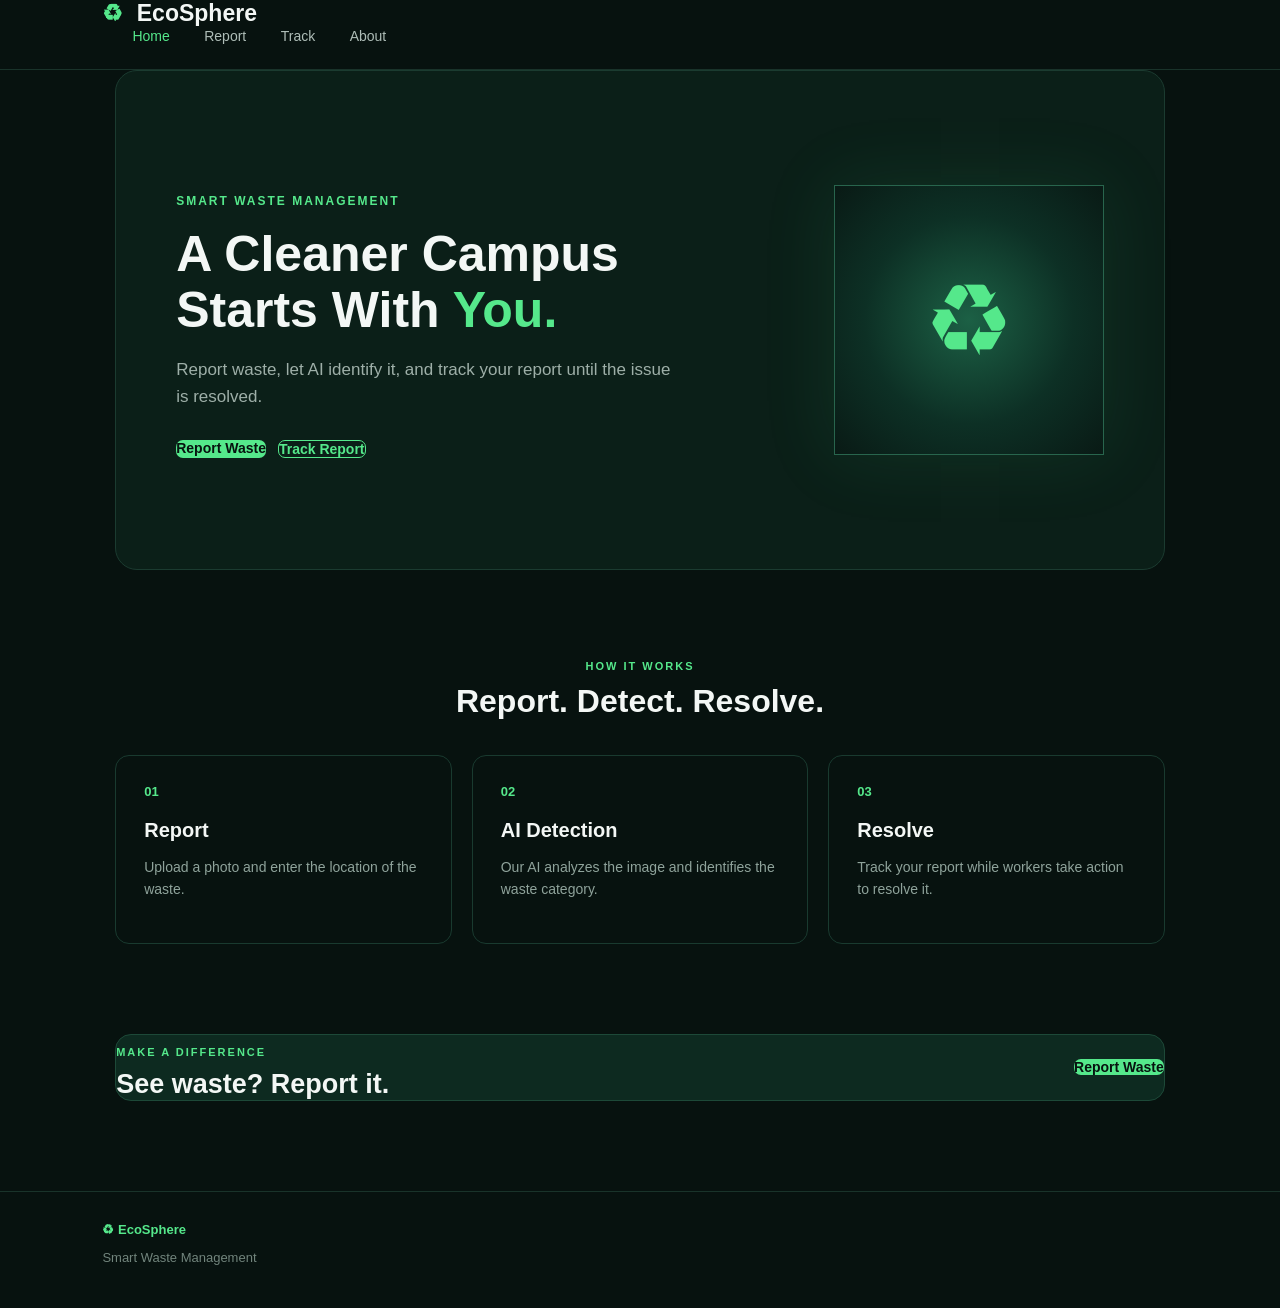
==== Frontend/index.html @ 909df335 "Initial EcoSphere project" ====
<!DOCTYPE html>

<html lang="en">

<head>
    <meta charset="UTF-8">
    <meta name="viewport" content="width=device-width, initial-scale=1.0">


    <title>EcoSphere | Smart Waste Management</title>

    <link rel="stylesheet" href="style.css">


</head>

<body>

<header>


    <div class="logo">
        <span>♻</span> EcoSphere
    </div>

    <nav>
        <a href="index.html" class="active">Home</a>
        <a href="report.html">Report</a>
        <a href="track.html">Track</a>
        <a href="about.html">About</a>
    </nav>


</header>

<main>


    <section class="home-hero">

        <div class="hero-content">

            <p class="hero-label">
                SMART WASTE MANAGEMENT
            </p>

            <h1>
                A Cleaner Campus
                <br>
                Starts With <span>You.</span>
            </h1>

            <p class="hero-description">
                Report waste, let AI identify it, and track
                your report until the issue is resolved.
            </p>

            <div class="hero-buttons">

                <a href="report.html" class="primary-button">
                    Report Waste
                </a>

                <a href="track.html" class="secondary-button">
                    Track Report
                </a>

            </div>

        </div>


        <div class="hero-circle">

            <div class="hero-icon">
                ♻
            </div>

        </div>

    </section>


    <section class="how-section">

        <div class="section-title">

            <p>HOW IT WORKS</p>

            <h2>Report. Detect. Resolve.</h2>

        </div>


        <div class="steps">

            <div class="step-card">

                <div class="step-number">01</div>

                <h3>Report</h3>

                <p>
                    Upload a photo and enter the location
                    of the waste.
                </p>

            </div>


            <div class="step-card">

                <div class="step-number">02</div>

                <h3>AI Detection</h3>

                <p>
                    Our AI analyzes the image and identifies
                    the waste category.
                </p>

            </div>


            <div class="step-card">

                <div class="step-number">03</div>

                <h3>Resolve</h3>

                <p>
                    Track your report while workers take
                    action to resolve it.
                </p>

            </div>

        </div>

    </section>


    <section class="home-cta">

        <div>

            <p>MAKE A DIFFERENCE</p>

            <h2>
                See waste? Report it.
            </h2>

        </div>

        <a href="report.html" class="primary-button">
            Report Waste
        </a>

    </section>


</main>

<footer>


    <div class="footer-logo">
        ♻ EcoSphere
    </div>

    <p>
        Smart Waste Management
    </p>


</footer>

</body>

</html>
---- Frontend/style.css ----
* {
    box-sizing: border-box;
}

html {
    scroll-behavior: smooth;
}

body {
    margin: 0;
    font-family: Arial, sans-serif;
    background: #07120f;
    color: #f3f7f5;
}

/* HEADER */

header {
    height: 70px;
    padding: 0 8%;

    ```
    display: flex;
    align-items: center;
    justify-content: space-between;

    background: #07120f;
    border-bottom: 1px solid #19332a;
    ```

}

.logo {
    font-size: 23px;
    font-weight: bold;
}

.logo span {
    color: #55e88b;
    margin-right: 7px;
}

nav a {
    color: #aebdb7;
    text-decoration: none;
    margin-left: 30px;
    font-size: 14px;
}

nav a:hover,
nav a.active {
    color: #55e88b;
}

/* MAIN */

main {
    width: 82%;
    max-width: 1100px;
    margin: auto;
}

/* HERO */

.home-hero {
    min-height: 500px;

    ```
    margin: 55px 0;

    padding: 60px;

    display: flex;
    align-items: center;
    justify-content: space-between;

    background: #0b1f18;

    border: 1px solid #1b3b30;
    border-radius: 22px;
    ```

}

.hero-content {
    max-width: 600px;
}

.hero-label {
    color: #55e88b;
    font-size: 12px;
    font-weight: bold;
    letter-spacing: 2px;
}

.hero-content h1 {
    font-size: 50px;
    line-height: 1.12;
    margin: 18px 0;
}

.hero-content h1 span {
    color: #55e88b;
}

.hero-description {
    color: #9eafa8;
    font-size: 17px;
    line-height: 1.6;
    max-width: 500px;
}

.hero-buttons {
    display: flex;
    gap: 12px;
    margin-top: 30px;
}

.primary-button,
.secondary-button {
    display: inline-block;

    ```
    padding: 13px 23px;

    border-radius: 7px;

    text-decoration: none;

    font-size: 14px;
    font-weight: bold;
    ```

}

.primary-button {
    background: #55e88b;
    color: #07120f;
}

.secondary-button {
    border: 1px solid #55e88b;
    color: #55e88b;
}

.primary-button:hover,
.secondary-button:hover {
    transform: translateY(-2px);
}

/* HERO VISUAL */

.hero-circle {
    width: 270px;
    height: 270px;

    ```
    border-radius: 50%;

    display: flex;
    align-items: center;
    justify-content: center;

    background: radial-gradient(
            circle,
            #1c6045,
            #0d3025 55%,
            #091a15
    );

    border: 1px solid #28654d;

    box-shadow: 0 0 70px rgba(55, 200, 120, 0.12);
    ```

}

.hero-icon {
    font-size: 100px;
    color: #55e88b;
}

/* HOW IT WORKS */

.how-section {
    margin: 90px 0;
}

.section-title {
    text-align: center;
    margin-bottom: 35px;
}

.section-title p {
    color: #55e88b;
    font-size: 11px;
    font-weight: bold;
    letter-spacing: 2px;
}

.section-title h2 {
    font-size: 32px;
    margin: 10px 0;
}

.steps {
    display: grid;
    grid-template-columns: repeat(3, 1fr);
    gap: 20px;
}

.step-card {
    padding: 28px;

    ```
    background: #0b1f18;

    border: 1px solid #193a2f;
    border-radius: 14px;
    ```

}

.step-number {
    color: #55e88b;
    font-size: 13px;
    font-weight: bold;
}

.step-card h3 {
    font-size: 20px;
    margin: 20px 0 10px;
}

.step-card p {
    color: #8fa39b;
    font-size: 14px;
    line-height: 1.6;
}

/* CTA */

.home-cta {
    margin: 90px 0;

    ```
    padding: 35px 40px;

    display: flex;
    align-items: center;
    justify-content: space-between;

    background: #0d2a20;

    border: 1px solid #1d4938;
    border-radius: 16px;
    ```

}

.home-cta p {
    color: #55e88b;
    font-size: 11px;
    font-weight: bold;
    letter-spacing: 2px;
}

.home-cta h2 {
    margin: 8px 0 0;
    font-size: 27px;
}

/* FOOTER */

footer {
    padding: 30px 8%;

    ```
    display: flex;
    justify-content: space-between;

    border-top: 1px solid #19332a;

    color: #71847c;
    font-size: 13px;
    ```

}

.footer-logo {
    color: #55e88b;
    font-weight: bold;
}

/* MOBILE */

@media (max-width: 800px) {

    ```
    main {
    width: 90%;
}

    .home-hero {
        padding: 40px 30px;
        flex-direction: column;
        text-align: center;
    }

    .hero-description {
        margin: auto;
    }

    .hero-buttons {
        justify-content: center;
    }

    .hero-circle {
        width: 210px;
        height: 210px;
        margin-top: 45px;
    }

    .hero-icon {
        font-size: 75px;
    }

    .steps {
        grid-template-columns: 1fr;
    }

    .home-cta {
        flex-direction: column;
        text-align: center;
        gap: 25px;
    }
    ```

}

@media (max-width: 550px) {

    ```
    header {
    padding: 0 5%;
}

    nav a {
        margin-left: 10px;
    }

    .home-hero {
        margin-top: 30px;
    }

    .hero-content h1 {
        font-size: 36px;
    }

    footer {
        flex-direction: column;
        gap: 10px;
    }
    ```

}
/* REPORT PAGE */

.page-header {
    text-align: center;
    margin: 70px 0 40px;
}

.page-header p {
    color: #55e88b;
    font-size: 11px;
    font-weight: bold;
    letter-spacing: 2px;
}

.page-header h1 {
    font-size: 42px;
    margin: 12px 0;
}

.page-header span {
    color: #8fa39b;
    font-size: 16px;
}

/* REPORT CARD */

.report-page-card {
    max-width: 900px;
    margin: 0 auto 100px;

    ```
    display: grid;
    grid-template-columns: 1fr 1fr;
    gap: 35px;

    padding: 35px;

    background: #0b1f18;

    border: 1px solid #193a2f;
    border-radius: 18px;
    ```

}

/* UPLOAD */

.upload-box {
    min-height: 360px;

    ```
    display: flex;
    flex-direction: column;
    align-items: center;
    justify-content: center;

    text-align: center;

    padding: 30px;

    border: 2px dashed #315b4c;
    border-radius: 14px;

    background: #071a15;
    ```

}

.upload-box:hover {
    border-color: #55e88b;
}

.upload-icon {
    font-size: 55px;
    margin-bottom: 10px;
}

.upload-box h2 {
    font-size: 21px;
}

.upload-box p {
    color: #8fa39b;
    line-height: 1.5;
}

.upload-box input {
    margin-top: 20px;
    width: 90%;
    color: #aebdb7;
}

/* FORM */

.report-form {
    display: flex;
    flex-direction: column;
    justify-content: center;
}

.report-form label {
    color: #c9d8d2;
    font-size: 14px;
    margin-bottom: 8px;
}

.report-form input {
    margin-bottom: 20px;
}

.report-form textarea {
    height: 140px;
    margin-bottom: 20px;
}

.report-form button {
    width: 100%;
}

#result {
    margin-top: 18px;
    padding: 15px;

    ```
    background: #102d23;

    border-radius: 8px;

    color: #9ff0b9;

    line-height: 1.5;
    ```

}

/* REPORT PAGE MOBILE */

@media (max-width: 750px) {

    ```
    .report-page-card {
    grid-template-columns: 1fr;
    padding: 25px;
}

    .upload-box {
        min-height: 280px;
    }

    .page-header h1 {
        font-size: 34px;
    }
    ```

}
/* TRACK PAGE */

.track-page-card {
    max-width: 700px;
    margin: 0 auto 110px;

    ```
    padding: 55px 50px;

    text-align: center;

    background: #0b1f18;

    border: 1px solid #193a2f;
    border-radius: 18px;
    ```

}

.track-large-icon {
    width: 85px;
    height: 85px;

    ```
    margin: 0 auto 25px;

    display: flex;
    align-items: center;
    justify-content: center;

    border-radius: 50%;

    background: #12392b;

    color: #55e88b;

    font-size: 42px;
    ```

}

.track-page-card h2 {
    font-size: 25px;
    margin-bottom: 12px;
}

.track-page-card > p {
    max-width: 500px;
    margin: 0 auto 30px;

    ```
    color: #8fa39b;

    line-height: 1.6;
    ```

}

.track-input {
    display: flex;
    gap: 10px;

    ```
    max-width: 560px;
    margin: auto;
    ```

}

.track-input input {
    flex: 1;
}

.track-input button {
    white-space: nowrap;
}

#trackResult {
    margin-top: 30px;

    ```
    padding: 20px;

    border-radius: 10px;

    background: #102d23;

    text-align: left;

    color: #c9d8d2;

    line-height: 1.7;
    ```

}

/* TRACK PAGE MOBILE */

@media (max-width: 650px) {

    ```
    .track-page-card {
    padding: 40px 25px;
}

    .track-input {
        flex-direction: column;
    }

    .track-input button {
        width: 100%;
    }
    ```

}
/* ABOUT PAGE */

.about-main-card {
    max-width: 950px;
    margin: 0 auto 60px;

    ```
    display: grid;
    grid-template-columns: 1.3fr 0.7fr;
    gap: 35px;

    padding: 45px;

    background: #0b1f18;

    border: 1px solid #193a2f;
    border-radius: 18px;
    ```

}

.about-content h2 {
    font-size: 28px;
    margin-top: 0;
}

.about-content p {
    color: #91a49d;
    font-size: 15px;
    line-height: 1.8;
}

.about-visual {
    min-height: 280px;

    ```
    display: flex;
    flex-direction: column;
    align-items: center;
    justify-content: center;

    text-align: center;

    background: #071a15;

    border: 1px solid #214638;
    border-radius: 14px;
    ```

}

.about-icon {
    font-size: 80px;
    color: #55e88b;

    ```
    margin-bottom: 20px;
    ```

}

.about-visual h3 {
    color: #c9d8d2;
    font-size: 16px;
}

/* ABOUT FEATURES */

.about-features {
    max-width: 950px;
    margin: 0 auto 100px;

    ```
    display: grid;
    grid-template-columns: repeat(3, 1fr);
    gap: 20px;
    ```

}

.about-features > div {
    padding: 28px;

    ```
    background: #0b1f18;

    border: 1px solid #193a2f;
    border-radius: 14px;
    ```

}

.about-features span {
    color: #55e88b;
    font-size: 13px;
    font-weight: bold;
}

.about-features h3 {
    margin: 18px 0 10px;
}

.about-features p {
    color: #8fa39b;
    font-size: 14px;
    line-height: 1.6;
}

/* ABOUT MOBILE */

@media (max-width: 750px) {

    ```
    .about-main-card {
    grid-template-columns: 1fr;
    padding: 30px;
}

    .about-features {
        grid-template-columns: 1fr;
    }
    ```

}
/* ADMIN DASHBOARD */

.dashboard-header {
    margin: 55px 0 45px;

    ```
    padding-bottom: 25px;

    border-bottom: 1px solid #19332a;
    ```

}

.dashboard-header p,
.dashboard-section-header p {
    color: #55e88b;
    font-size: 11px;
    font-weight: bold;
    letter-spacing: 2px;
}

.dashboard-header h1 {
    font-size: 40px;
    margin: 10px 0;
}

.dashboard-header span {
    color: #8fa39b;
}

/* DASHBOARD SECTIONS */

.dashboard-section {
    margin-bottom: 55px;
}

.dashboard-section-header {
    display: flex;
    align-items: center;
    justify-content: space-between;

    ```
    margin-bottom: 20px;
    ```

}

.dashboard-section-header h2 {
    margin: 8px 0 0;
    font-size: 25px;
}

/* REPORT / WORKER CARDS */

.dashboard-grid {
    display: grid;
    grid-template-columns: repeat(2, 1fr);
    gap: 18px;
}

.dashboard-grid .card {
    margin: 0;
    padding: 25px;

    ```
    background: #0b1f18;

    border: 1px solid #193a2f;
    border-radius: 14px;

    box-shadow: none;
    ```

}

.dashboard-grid .card:hover {
    border-color: #315f4d;
}

.dashboard-grid h3 {
    margin-top: 0;
}

.dashboard-grid p {
    color: #9aaba4;
    font-size: 14px;
    line-height: 1.6;
}

/* ASSIGNMENT */

.assignment-card {
    display: grid;
    grid-template-columns: 1fr 1fr auto;
    align-items: end;
    gap: 15px;

    ```
    padding: 25px;

    background: #0b1f18;

    border: 1px solid #193a2f;
    border-radius: 14px;
    ```

}

.assignment-card label {
    display: block;

    ```
    margin-bottom: 8px;

    color: #c9d8d2;

    font-size: 14px;
    ```

}

.assignment-card input {
    margin: 0;
}

.assignment-card button {
    height: 46px;
    white-space: nowrap;
}

#assignResult {
    margin-top: 15px;

    ```
    padding: 12px;

    border-radius: 8px;

    background: #102d23;

    color: #9ff0b9;
    ```

}

/* ADMIN MOBILE */

@media (max-width: 750px) {

    ```
    .dashboard-grid {
    grid-template-columns: 1fr;
}

    .assignment-card {
        grid-template-columns: 1fr;
    }

    .assignment-card button {
        width: 100%;
    }

    .dashboard-section-header {
        align-items: flex-start;
        gap: 15px;
    }
    ```

}
/* WORKER DASHBOARD */

#assignments {
    margin-top: 20px;
}

#assignments .card {
    padding: 25px;
    background: #0b1f18;
    border: 1px solid #193a2f;
    border-radius: 14px;
}

#assignments .card h3 {
    margin-top: 0;
    color: #f3f7f5;
}

#assignments .card p {
    color: #9aaba4;
    font-size: 14px;
}

#assignments .card button {
    margin-right: 10px;
    margin-top: 10px;
}

#assignments .card button:first-of-type {
    background: #55e88b;
    color: #07120f;
}

#assignments .card button:last-of-type {
    background: transparent;
    color: #55e88b;
    border: 1px solid #55e88b;
}
#trackResult h3 {
    color: #55e88b;
    margin-top: 0;
    margin-bottom: 20px;
    font-size: 20px;
}

#trackResult p {
    margin: 10px 0;
}

#trackResult b {
    color: #dce9e4;
}
.worker-report-image {
    width: 100%;
    max-height: 240px;
    object-fit: cover;
    border-radius: 10px;
    margin-bottom: 20px;
    border: 1px solid #193a2f;
}
.stats-grid {
    display: grid;
    grid-template-columns: repeat(4, 1fr);
    gap: 18px;
    margin-bottom: 55px;
}

.stat-card {
    padding: 25px;
    background: #0b1f18;
    border: 1px solid #193a2f;
    border-radius: 14px;
}

.stat-card span {
    color: #8fa39b;
    font-size: 13px;
}

.stat-card h2 {
    margin: 12px 0 0;
    color: #55e88b;
    font-size: 32px;
}

@media (max-width: 850px) {
    .stats-grid {
        grid-template-columns: repeat(2, 1fr);
    }
}

@media (max-width: 500px) {
    .stats-grid {
        grid-template-columns: 1fr;
    }
}
.status-badge {
    display: inline-block;
    padding: 4px 9px;
    border-radius: 20px;
    font-size: 11px;
    font-weight: bold;
}

.status-badge.reported {
    background: #2a332f;
    color: #c9d8d2;
}

.status-badge.in_progress {
    background: #293b31;
    color: #e2f0e7;
}

.status-badge.completed {
    background: #173d2a;
    color: #55e88b;
}
.image-preview {
    display: none;
    width: 90%;
    max-height: 220px;
    object-fit: cover;
    margin-top: 20px;
    border-radius: 10px;
    border: 1px solid #315b4c;
}
.progress-tracker {
    display: flex;
    align-items: center;
    justify-content: center;
    margin-top: 30px;
    padding: 25px;
    background: #0b1f18;
    border: 1px solid #193a2f;
    border-radius: 14px;
}

.progress-step {
    display: flex;
    flex-direction: column;
    align-items: center;
    gap: 8px;
    color: #71847c;
    font-size: 12px;
    font-weight: bold;
}

.progress-circle {
    width: 38px;
    height: 38px;
    display: flex;
    align-items: center;
    justify-content: center;
    border-radius: 50%;
    background: #19332a;
    color: #8fa39b;
}

.progress-line {
    width: 80px;
    height: 2px;
    background: #19332a;
    margin: 0 12px;
}

.progress-step.active {
    color: #55e88b;
}

.progress-step.active .progress-circle {
    background: #55e88b;
    color: #07120f;
}

.progress-line.active {
    background: #55e88b;
}

@media (max-width: 600px) {
    .progress-line {
        width: 35px;
        margin: 0 5px;
    }
}
.login-card {
    max-width: 450px;
    margin: 0 auto 100px;
    padding: 40px;
    background: #0b1f18;
    border: 1px solid #193a2f;
    border-radius: 18px;
}

.login-card label {
    display: block;
    color: #c9d8d2;
    font-size: 14px;
    margin-bottom: 8px;
}

.login-card input {
    width: 100%;
    margin-bottom: 20px;
}

.login-card button {
    width: 100%;
}

#loginResult {
    margin-top: 18px;
    padding: 12px;
    border-radius: 8px;
    background: #102d23;
    color: #9ff0b9;
}
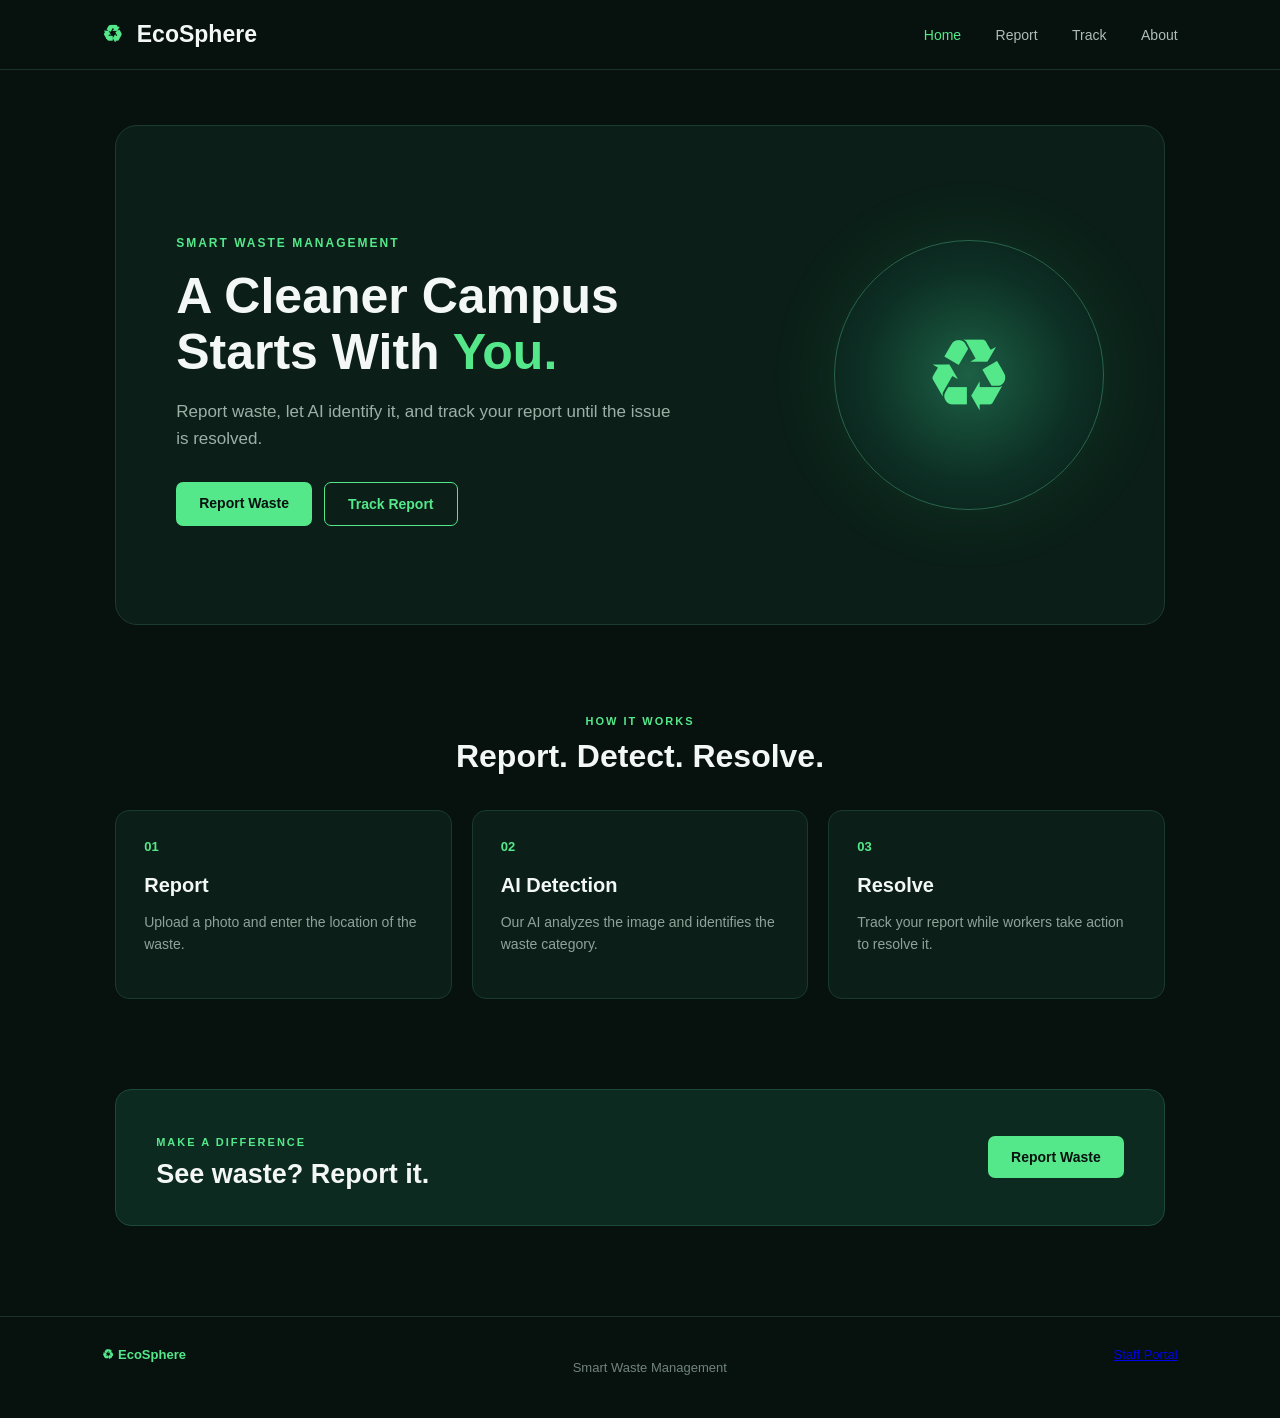
==== commit 9b54fd26: "EcoSphere 1.1" ====
--- a/Frontend/index.html
+++ b/Frontend/index.html
@@ -172,6 +172,8 @@
         Smart Waste Management
     </p>
 
+    <a href="login.html">Staff Portal</a>
+
 
 </footer>
 
--- a/Frontend/style.css
+++ b/Frontend/style.css
@@ -19,14 +19,13 @@
     height: 70px;
     padding: 0 8%;
 
-    ```
+
     display: flex;
     align-items: center;
     justify-content: space-between;
 
     background: #07120f;
     border-bottom: 1px solid #19332a;
-    ```
 
 }
 
@@ -65,7 +64,7 @@
 .home-hero {
     min-height: 500px;
 
-    ```
+
     margin: 55px 0;
 
     padding: 60px;
@@ -78,7 +77,7 @@
 
     border: 1px solid #1b3b30;
     border-radius: 22px;
-    ```
+
 
 }
 
@@ -120,7 +119,7 @@
 .secondary-button {
     display: inline-block;
 
-    ```
+
     padding: 13px 23px;
 
     border-radius: 7px;
@@ -129,7 +128,7 @@
 
     font-size: 14px;
     font-weight: bold;
-    ```
+
 
 }
 
@@ -154,7 +153,6 @@
     width: 270px;
     height: 270px;
 
-    ```
     border-radius: 50%;
 
     display: flex;
@@ -171,7 +169,6 @@
     border: 1px solid #28654d;
 
     box-shadow: 0 0 70px rgba(55, 200, 120, 0.12);
-    ```
 
 }
 
@@ -212,12 +209,12 @@
 .step-card {
     padding: 28px;
 
-    ```
+
     background: #0b1f18;
 
     border: 1px solid #193a2f;
     border-radius: 14px;
-    ```
+
 
 }
 
@@ -243,7 +240,7 @@
 .home-cta {
     margin: 90px 0;
 
-    ```
+
     padding: 35px 40px;
 
     display: flex;
@@ -254,7 +251,7 @@
 
     border: 1px solid #1d4938;
     border-radius: 16px;
-    ```
+
 
 }
 
@@ -275,7 +272,6 @@
 footer {
     padding: 30px 8%;
 
-    ```
     display: flex;
     justify-content: space-between;
 
@@ -283,7 +279,7 @@
 
     color: #71847c;
     font-size: 13px;
-    ```
+
 
 }
 
@@ -296,7 +292,7 @@
 
 @media (max-width: 800px) {
 
-    ```
+
     main {
     width: 90%;
 }
@@ -334,13 +330,13 @@
         text-align: center;
         gap: 25px;
     }
-    ```
+
 
 }
 
 @media (max-width: 550px) {
 
-    ```
+
     header {
     padding: 0 5%;
 }
@@ -361,7 +357,7 @@
         flex-direction: column;
         gap: 10px;
     }
-    ```
+
 
 }
 /* REPORT PAGE */
@@ -394,7 +390,7 @@
     max-width: 900px;
     margin: 0 auto 100px;
 
-    ```
+
     display: grid;
     grid-template-columns: 1fr 1fr;
     gap: 35px;
@@ -405,7 +401,7 @@
 
     border: 1px solid #193a2f;
     border-radius: 18px;
-    ```
+
 
 }
 
@@ -414,7 +410,7 @@
 .upload-box {
     min-height: 360px;
 
-    ```
+
     display: flex;
     flex-direction: column;
     align-items: center;
@@ -428,7 +424,7 @@
     border-radius: 14px;
 
     background: #071a15;
-    ```
+
 
 }
 
@@ -487,7 +483,7 @@
     margin-top: 18px;
     padding: 15px;
 
-    ```
+
     background: #102d23;
 
     border-radius: 8px;
@@ -495,7 +491,7 @@
     color: #9ff0b9;
 
     line-height: 1.5;
-    ```
+
 
 }
 
@@ -503,7 +499,7 @@
 
 @media (max-width: 750px) {
 
-    ```
+
     .report-page-card {
     grid-template-columns: 1fr;
     padding: 25px;
@@ -516,7 +512,7 @@
     .page-header h1 {
         font-size: 34px;
     }
-    ```
+
 
 }
 /* TRACK PAGE */
@@ -525,7 +521,7 @@
     max-width: 700px;
     margin: 0 auto 110px;
 
-    ```
+
     padding: 55px 50px;
 
     text-align: center;
@@ -534,7 +530,7 @@
 
     border: 1px solid #193a2f;
     border-radius: 18px;
-    ```
+
 
 }
 
@@ -542,7 +538,7 @@
     width: 85px;
     height: 85px;
 
-    ```
+
     margin: 0 auto 25px;
 
     display: flex;
@@ -556,7 +552,7 @@
     color: #55e88b;
 
     font-size: 42px;
-    ```
+
 
 }
 
@@ -569,11 +565,11 @@
     max-width: 500px;
     margin: 0 auto 30px;
 
-    ```
+
     color: #8fa39b;
 
     line-height: 1.6;
-    ```
+
 
 }
 
@@ -581,10 +577,10 @@
     display: flex;
     gap: 10px;
 
-    ```
+
     max-width: 560px;
     margin: auto;
-    ```
+
 
 }
 
@@ -599,7 +595,7 @@
 #trackResult {
     margin-top: 30px;
 
-    ```
+
     padding: 20px;
 
     border-radius: 10px;
@@ -611,7 +607,7 @@
     color: #c9d8d2;
 
     line-height: 1.7;
-    ```
+
 
 }
 
@@ -619,7 +615,6 @@
 
 @media (max-width: 650px) {
 
-    ```
     .track-page-card {
     padding: 40px 25px;
 }
@@ -631,7 +626,7 @@
     .track-input button {
         width: 100%;
     }
-    ```
+
 
 }
 /* ABOUT PAGE */
@@ -640,7 +635,7 @@
     max-width: 950px;
     margin: 0 auto 60px;
 
-    ```
+
     display: grid;
     grid-template-columns: 1.3fr 0.7fr;
     gap: 35px;
@@ -651,7 +646,7 @@
 
     border: 1px solid #193a2f;
     border-radius: 18px;
-    ```
+
 
 }
 
@@ -669,7 +664,7 @@
 .about-visual {
     min-height: 280px;
 
-    ```
+
     display: flex;
     flex-direction: column;
     align-items: center;
@@ -681,7 +676,7 @@
 
     border: 1px solid #214638;
     border-radius: 14px;
-    ```
+
 
 }
 
@@ -689,9 +684,9 @@
     font-size: 80px;
     color: #55e88b;
 
-    ```
+
     margin-bottom: 20px;
-    ```
+
 
 }
 
@@ -706,23 +701,23 @@
     max-width: 950px;
     margin: 0 auto 100px;
 
-    ```
+
     display: grid;
     grid-template-columns: repeat(3, 1fr);
     gap: 20px;
-    ```
+
 
 }
 
 .about-features > div {
     padding: 28px;
 
-    ```
+
     background: #0b1f18;
 
     border: 1px solid #193a2f;
     border-radius: 14px;
-    ```
+
 
 }
 
@@ -746,7 +741,7 @@
 
 @media (max-width: 750px) {
 
-    ```
+
     .about-main-card {
     grid-template-columns: 1fr;
     padding: 30px;
@@ -755,7 +750,7 @@
     .about-features {
         grid-template-columns: 1fr;
     }
-    ```
+
 
 }
 /* ADMIN DASHBOARD */
@@ -763,11 +758,11 @@
 .dashboard-header {
     margin: 55px 0 45px;
 
-    ```
+
     padding-bottom: 25px;
 
     border-bottom: 1px solid #19332a;
-    ```
+
 
 }
 
@@ -799,9 +794,9 @@
     align-items: center;
     justify-content: space-between;
 
-    ```
+
     margin-bottom: 20px;
-    ```
+
 
 }
 
@@ -822,14 +817,14 @@
     margin: 0;
     padding: 25px;
 
-    ```
+
     background: #0b1f18;
 
     border: 1px solid #193a2f;
     border-radius: 14px;
 
     box-shadow: none;
-    ```
+
 
 }
 
@@ -855,27 +850,26 @@
     align-items: end;
     gap: 15px;
 
-    ```
+
     padding: 25px;
 
     background: #0b1f18;
 
     border: 1px solid #193a2f;
     border-radius: 14px;
-    ```
 
 }
 
 .assignment-card label {
     display: block;
 
-    ```
+
     margin-bottom: 8px;
 
     color: #c9d8d2;
 
     font-size: 14px;
-    ```
+
 
 }
 
@@ -891,7 +885,7 @@
 #assignResult {
     margin-top: 15px;
 
-    ```
+
     padding: 12px;
 
     border-radius: 8px;
@@ -899,7 +893,7 @@
     background: #102d23;
 
     color: #9ff0b9;
-    ```
+
 
 }
 
@@ -907,7 +901,7 @@
 
 @media (max-width: 750px) {
 
-    ```
+
     .dashboard-grid {
     grid-template-columns: 1fr;
 }
@@ -924,7 +918,7 @@
         align-items: flex-start;
         gap: 15px;
     }
-    ```
+
 
 }
 /* WORKER DASHBOARD */
@@ -1046,14 +1040,15 @@
     color: #55e88b;
 }
 .image-preview {
+    width: 100%;
+    max-width: 480px;
+    aspect-ratio: 1 / 1;
+    object-fit: contain;
+    border-radius: 14px;
     display: none;
-    width: 90%;
-    max-height: 220px;
-    object-fit: cover;
-    margin-top: 20px;
-    border-radius: 10px;
-    border: 1px solid #315b4c;
-}
+    margin: 20px auto 0;
+}
+
 .progress-tracker {
     display: flex;
     align-items: center;
